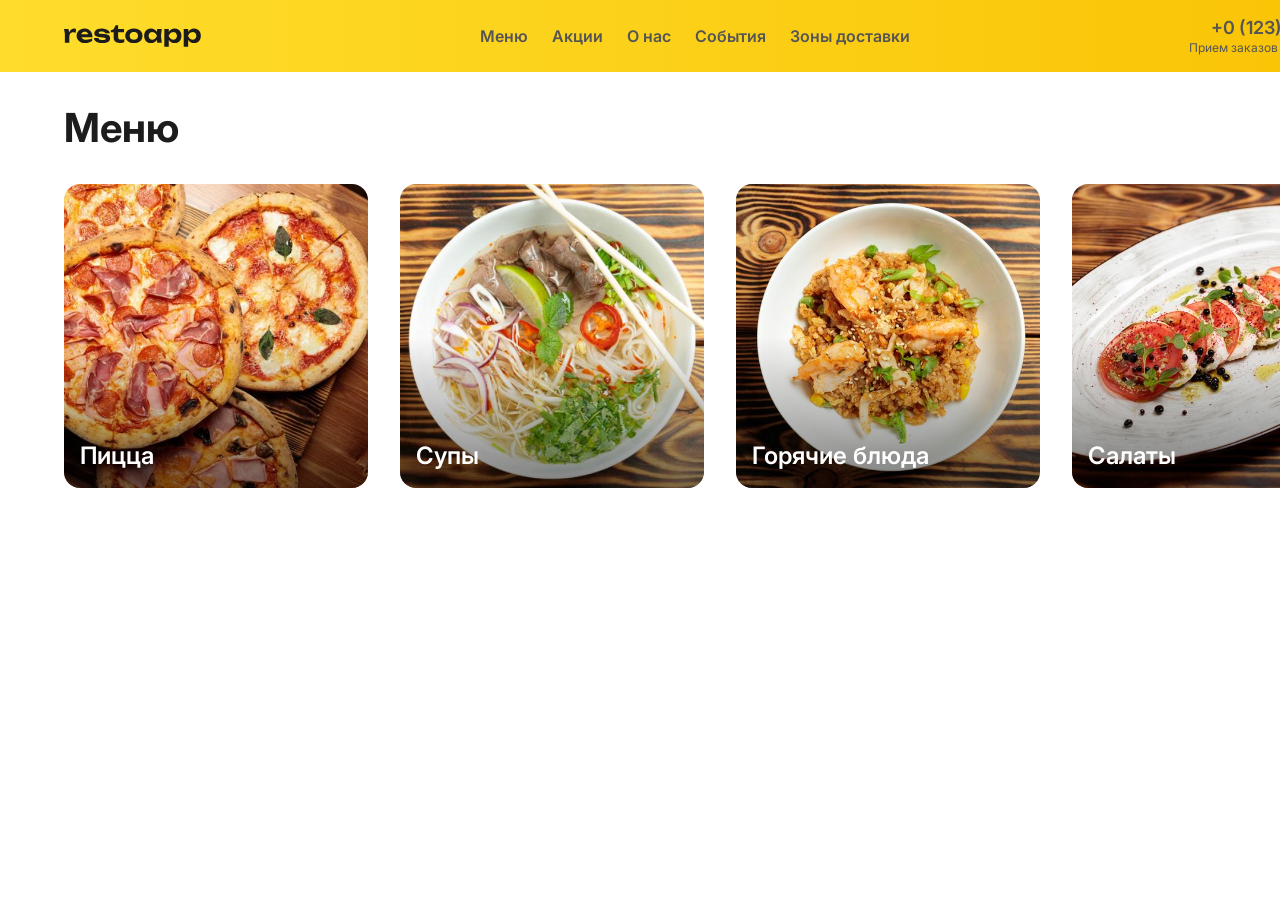
==== preax/RestoApp_1/index.html @ 9944974a "fix: add RestoApp files instead of submodule link" ====
<!doctype html>
<html lang="ru">
  <head>
    <meta charset="UTF-8" />
    <meta name="viewport" content="width=device-width, initial-scale=1.0" />
    <link rel="preconnect" href="https://fonts.googleapis.com" />
    <link rel="preconnect" href="https://fonts.gstatic.com" crossorigin />
    <link
      href="https://fonts.googleapis.com/css2?family=Inter:opsz,wght@14..32,100..900&display=swap"
      rel="stylesheet"
    />
    <link rel="stylesheet" href="./style.css" />
    <title>Resto App</title>
  </head>
  <body>
    <header class="header">
      <div class="header__container">
        <a href="#">
          <img class="header__logo" src="./images/logo.svg" alt="restoApp" />
        </a>

        <nav>
          <ul class="header__list">
            <li><a href="#">Меню</a></li>
            <li><a href="#">Акции</a></li>
            <li><a href="#">О нас</a></li>
            <li><a href="#">События</a></li>
            <li><a href="#">Зоны доставки</a></li>
          </ul>
        </nav>

        <div class="header__phone-block">
          <a class="header__phone" href="tel:+01234567890"
            >+0 (123) 456 78-90
          </a>
          <p class="header__phone-caption">Прием заказов с 10:00 до 22:40</p>
        </div>
      </div>
    </header>

    <main>
      <section class="menu">
        <h1 class="menu__title">Меню</h1>
        <ul class="menu__list">
          <li>
            <a class="menu__card menu__card--pizza" href="#">
              <p class="menu__card-title">Пицца</p>
            </a>
          </li>
          <li>
            <a class="menu__card menu__card--soups" href="#">
              <p class="menu__card-title">Супы</p>
            </a>
          </li>
          <li>
            <a class="menu__card menu__card--hot-dishes" href="#">
              <p class="menu__card-title">Горячие блюда</p>
            </a>
          </li>
          <li>
            <a class="menu__card menu__card--salads" href="#">
              <p class="menu__card-title">Салаты</p>
            </a>
          </li>
        </ul>
      </section>
    </main>
  </body>
</html>
---- preax/RestoApp_1/style.css ----
* {
  box-sizing: border-box;
}

body {
  min-width: 1440px;
  font-family: "Inter", sans-serif;
  font-optical-sizing: auto;
  font-weight: 600;
  line-height: 24px;

  padding: 0;
  margin: 0;
}

h1,
h2,
h3,
h4,
h5,
h6,
p,
a {
  padding: 0;
  margin: 0;
}

ul {
  list-style-type: none;
  padding: 0;
  margin: 0;
}

a {
  color: inherit;
  text-decoration: none;
}

/* HEADER */
.header {
  color: #555555;
  background: linear-gradient(to right, #fedd2c, #f9c201);
}

.header__container {
  display: flex;
  justify-content: space-between;
  align-items: center;
  max-width: 1440px;
  margin: 0 auto;
  padding: 16px 64px;
}

.header__logo {
  display: block;
  width: 137px;
  height: 22px;
}

.header__list {
  display: flex;
  gap: 24px;
}

.header__phone-block {
  display: flex;
  flex-direction: column;
  align-items: flex-end;
}

.header__phone {
  font-size: 1.125rem;
}

.header__phone-caption {
  font-size: 0.75rem;
  font-weight: 400;
  line-height: 16px;
}

/* MENU */
.menu {
  max-width: 1440px;
  margin: 0 auto;
  padding: 32px 64px;
}

.menu__title {
  font-size: 2.5rem;
  line-height: 48px;

  color: #1c1c1c;
  margin-bottom: 32px;
}

.menu__list {
  display: flex;
  gap: 32px;
}

.menu__card {
  display: flex;
  align-items: end;

  position: relative;
  width: 304px;
  height: 304px;
  border-radius: 16px;
  background-size: cover;
  background-position: center;
  overflow: hidden;
}

.menu__card::before {
  content: "";
  position: absolute;
  inset: 0;
  background: linear-gradient(to top, rgba(0, 0, 0, 0.5), transparent 50%);
}

.menu__card--pizza {
  background-image: url("./images/menu-pizza.png");
}

.menu__card--soups {
  background-image: url("./images/menu-soups.png");
}

.menu__card--hot-dishes {
  background-image: url("./images/menu-hot-dishes.png");
}

.menu__card--salads {
  background-image: url("./images/menu-salads.png");
}

.menu__card-title {
  position: relative;
  font-size: 1.5rem;
  color: #ffffff;
  line-height: 32px;
  padding: 16px;
}
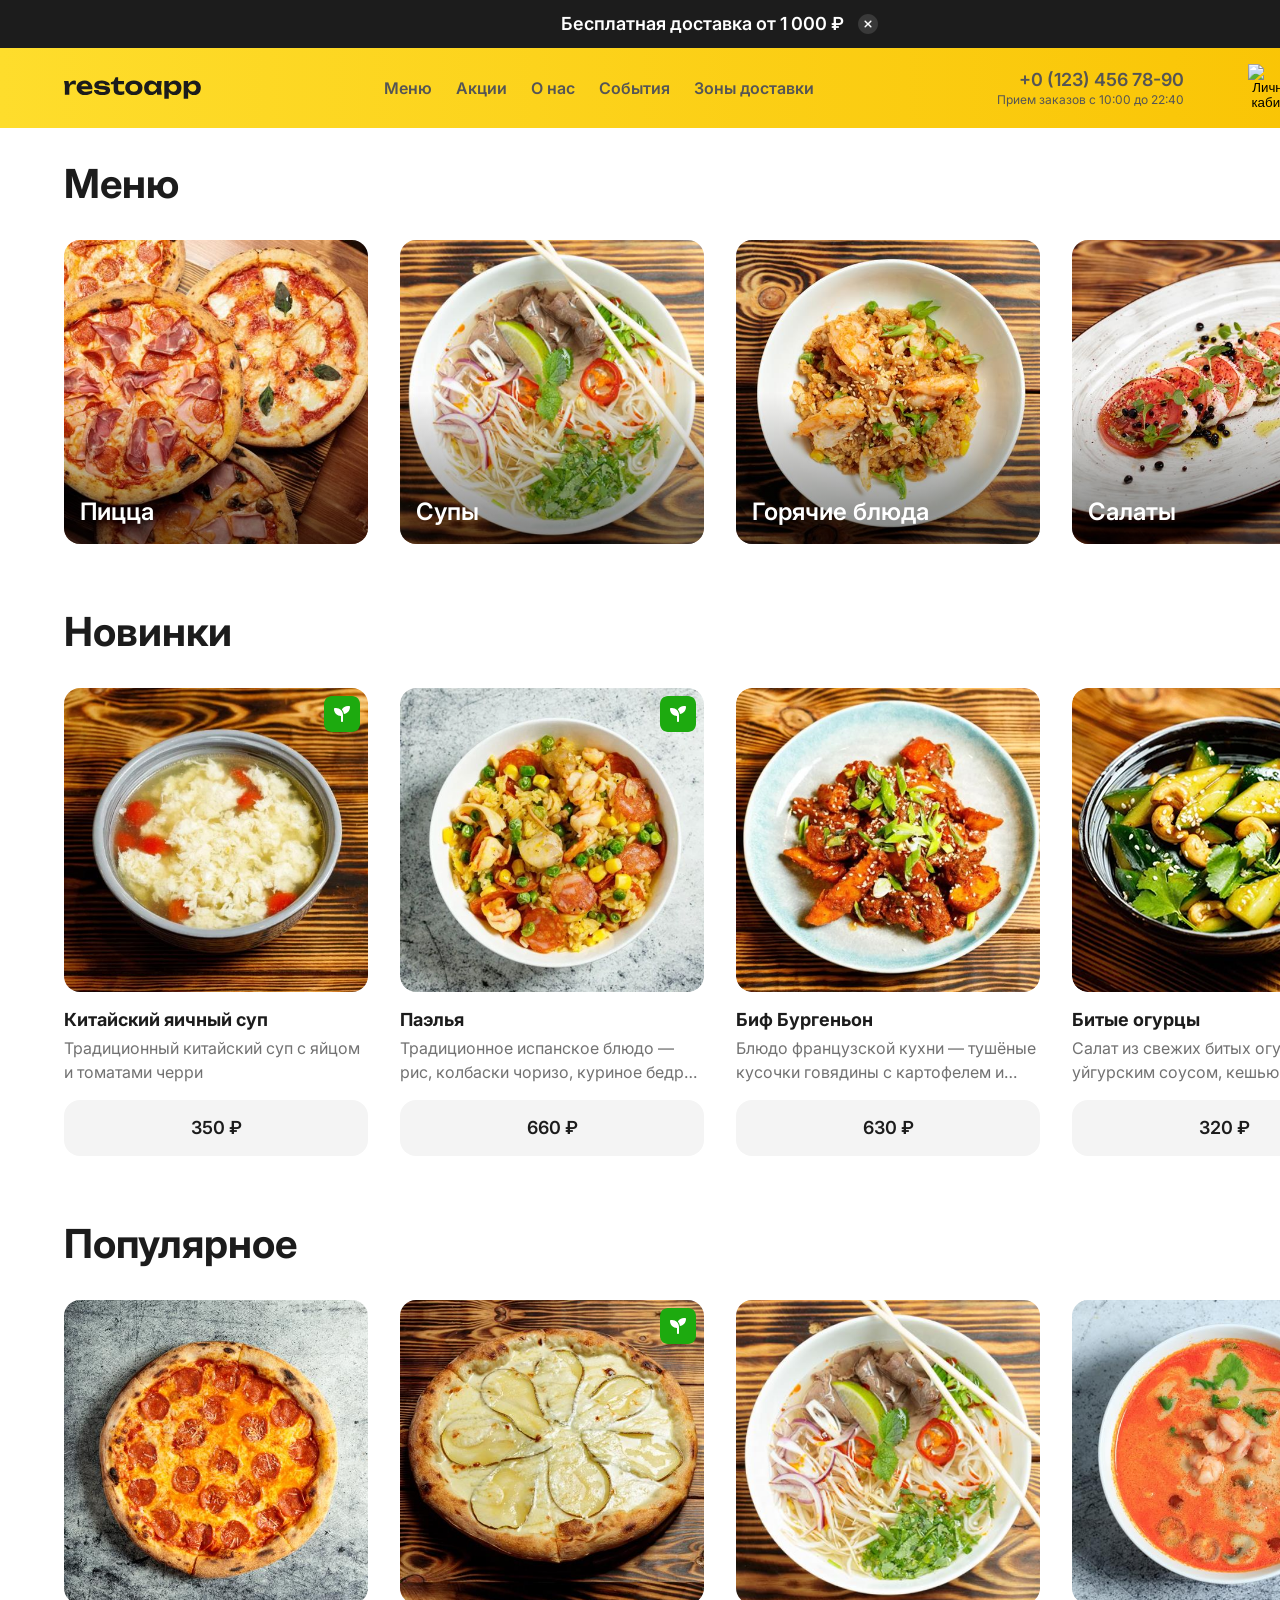
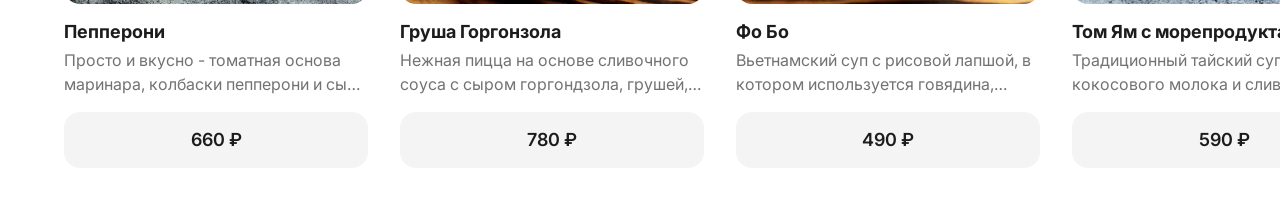
==== commit 3d584a4d: "feat: update RestoApp to sprint 1 task 2 (promo, product cards)" ====
--- a/preax/RestoApp_1/index.html
+++ b/preax/RestoApp_1/index.html
@@ -6,7 +6,7 @@
     <link rel="preconnect" href="https://fonts.googleapis.com" />
     <link rel="preconnect" href="https://fonts.gstatic.com" crossorigin />
     <link
-      href="https://fonts.googleapis.com/css2?family=Inter:opsz,wght@14..32,100..900&display=swap"
+      href="https://fonts.googleapis.com/css2?family=Inter:wght@400;600&display=swap"
       rel="stylesheet"
     />
     <link rel="stylesheet" href="./style.css" />
@@ -14,34 +14,66 @@
   </head>
   <body>
     <header class="header">
-      <div class="header__container">
-        <a href="#">
-          <img class="header__logo" src="./images/logo.svg" alt="restoApp" />
-        </a>
-
-        <nav>
-          <ul class="header__list">
-            <li><a href="#">Меню</a></li>
-            <li><a href="#">Акции</a></li>
-            <li><a href="#">О нас</a></li>
-            <li><a href="#">События</a></li>
-            <li><a href="#">Зоны доставки</a></li>
-          </ul>
-        </nav>
-
-        <div class="header__phone-block">
-          <a class="header__phone" href="tel:+01234567890"
-            >+0 (123) 456 78-90
+      <div class="header__promo">
+        <p class="header__promo-text">Бесплатная доставка от 1 000 ₽</p>
+        <button type="button" class="header__promo-close">
+          <img
+            class="header__promo-icon"
+            src="./images/icons/x-mark.svg"
+            alt="Закрыть промо-предложение"
+          />
+        </button>
+      </div>
+      <div class="header__main">
+        <div class="header__container">
+          <a href="#">
+            <img class="header__logo" src="./images/logo.svg" alt="restoApp" />
           </a>
-          <p class="header__phone-caption">Прием заказов с 10:00 до 22:40</p>
+
+          <nav>
+            <ul class="header__list">
+              <li><a href="#">Меню</a></li>
+              <li><a href="#">Акции</a></li>
+              <li><a href="#">О нас</a></li>
+              <li><a href="#">События</a></li>
+              <li><a href="#">Зоны доставки</a></li>
+            </ul>
+          </nav>
+
+          <div class="header__actions">
+            <div class="header__phone-block">
+              <a class="header__phone" href="tel:+01234567890"
+                >+0 (123) 456 78-90
+              </a>
+              <p class="header__phone-caption">
+                Прием заказов с 10:00 до 22:40
+              </p>
+            </div>
+            <div class="header__buttons">
+              <button type="button" class="header__btn">
+                <img
+                  class="header__btn-icon"
+                  src="./images/icons/profile.svg"
+                  alt="Личный кабинет"
+                />
+              </button>
+              <button type="button" class="header__btn">
+                <img
+                  class="header__btn-icon"
+                  src="./images/icons/basket.svg"
+                  alt="Корзина"
+                />
+              </button>
+            </div>
+          </div>
         </div>
       </div>
     </header>
 
     <main>
-      <section class="menu">
-        <h1 class="menu__title">Меню</h1>
-        <ul class="menu__list">
+      <section class="section menu">
+        <h1 class="section__title">Меню</h1>
+        <ul class="section__list">
           <li>
             <a class="menu__card menu__card--pizza" href="#">
               <p class="menu__card-title">Пицца</p>
@@ -61,6 +93,197 @@
             <a class="menu__card menu__card--salads" href="#">
               <p class="menu__card-title">Салаты</p>
             </a>
+          </li>
+        </ul>
+      </section>
+
+      <section class="section new-dishes">
+        <h2 class="section__title">Новинки</h2>
+        <ul class="section__list">
+          <li class="product-card">
+            <a class="product-card__link" href="#">
+              <img
+                class="product-card__img"
+                src="./images/new-dishes/chinese-egg-soup.png"
+                alt=""
+              />
+              <div class="product-card__badges">
+                <img
+                  class="product-card__badge"
+                  src="./images/badges/vegetarian.svg"
+                  alt="Вегетарианское блюдо"
+                />
+              </div>
+              <div class="product-card__info">
+                <h3 class="product-card__title">Китайский яичный суп</h3>
+                <p class="product-card__desc">
+                  Традиционный китайский суп с яйцом и томатами черри
+                </p>
+              </div>
+            </a>
+            <button type="button" class="product-card__btn">350 ₽</button>
+          </li>
+          <li class="product-card">
+            <a class="product-card__link" href="#">
+              <img
+                class="product-card__img"
+                src="./images/new-dishes/paella.png"
+                alt=""
+              />
+              <div class="product-card__badges">
+                <img
+                  class="product-card__badge"
+                  src="./images/badges/vegetarian.svg"
+                  alt="Вегетарианское блюдо"
+                />
+              </div>
+              <div class="product-card__info">
+                <h3 class="product-card__title">Паэлья</h3>
+                <p class="product-card__desc">
+                  Традиционное испанское блюдо — рис, колбаски чоризо, куриное
+                  бедро, кальмар, кукуруза, горошек, специи
+                </p>
+              </div>
+            </a>
+            <button type="button" class="product-card__btn">660 ₽</button>
+          </li>
+          <li class="product-card">
+            <a class="product-card__link" href="#">
+              <img
+                class="product-card__img"
+                src="./images/new-dishes/beef-bourguignon.png"
+                alt=""
+              />
+              <div class="product-card__info">
+                <h3 class="product-card__title">Биф Бургеньон</h3>
+                <p class="product-card__desc">
+                  Блюдо французской кухни — тушёные кусочки говядины с
+                  картофелем и болгарским перцем
+                </p>
+              </div>
+            </a>
+            <button type="button" class="product-card__btn">630 ₽</button>
+          </li>
+          <li class="product-card">
+            <a class="product-card__link" href="#">
+              <img
+                class="product-card__img"
+                src="./images/new-dishes/smashed-cucumbers.png"
+                alt=""
+              />
+              <div class="product-card__badges">
+                <img
+                  class="product-card__badge"
+                  src="./images/badges/vegetarian.svg"
+                  alt="Вегетарианское блюдо"
+                />
+              </div>
+              <div class="product-card__info">
+                <h3 class="product-card__title">Битые огурцы</h3>
+                <p class="product-card__desc">
+                  Салат из свежих битых огурцов с уйгурским соусом, кешью и
+                  кунжутом
+                </p>
+              </div>
+            </a>
+            <button type="button" class="product-card__btn">320 ₽</button>
+          </li>
+        </ul>
+      </section>
+
+      <section class="section popular-dishes">
+        <h2 class="section__title">Популярное</h2>
+        <ul class="section__list">
+          <li class="product-card">
+            <a class="product-card__link" href="#">
+              <img
+                class="product-card__img"
+                src="./images/popular-dishes/pepperoni.png"
+                alt=""
+              />
+              <div class="product-card__info">
+                <h3 class="product-card__title">Пепперони</h3>
+                <p class="product-card__desc">
+                  Просто и вкусно - томатная основа маринара, колбаски пепперони
+                  и сыр моцарелла
+                </p>
+              </div>
+            </a>
+            <button type="button" class="product-card__btn">660 ₽</button>
+          </li>
+          <li class="product-card">
+            <a class="product-card__link" href="#">
+              <img
+                class="product-card__img"
+                src="./images/popular-dishes/pear-gorgonzola.png"
+                alt=""
+              />
+              <div class="product-card__badges">
+                <img
+                  class="product-card__badge"
+                  src="./images/badges/vegetarian.svg"
+                  alt="Вегетарианское блюдо"
+                />
+              </div>
+              <div class="product-card__info">
+                <h3 class="product-card__title">Груша Горгонзола</h3>
+                <p class="product-card__desc">
+                  Нежная пицца на основе сливочного соуса с сыром горгондзола,
+                  грушей, медом и кедровыми орехами
+                </p>
+              </div>
+            </a>
+            <button type="button" class="product-card__btn">780 ₽</button>
+          </li>
+          <li class="product-card">
+            <a class="product-card__link" href="#">
+              <img
+                class="product-card__img"
+                src="./images/popular-dishes/pho-bo.png"
+                alt=""
+              />
+              <div class="product-card__info">
+                <h3 class="product-card__title">Фо Бо</h3>
+                <p class="product-card__desc">
+                  Вьетнамский суп с рисовой лапшой, в котором используется
+                  говядина, свежая зелень и ростки сои. Подают с добавками,
+                  такими как мята, долька лайма, острый соус шрирача, азиатский
+                  уксус и лаоганма
+                </p>
+              </div>
+            </a>
+            <button type="button" class="product-card__btn">490 ₽</button>
+          </li>
+          <li class="product-card">
+            <a class="product-card__link" href="#">
+              <img
+                class="product-card__img"
+                src="./images/popular-dishes/tom-yum-w-seafood.png"
+                alt=""
+              />
+              <div class="product-card__badges">
+                <img
+                  class="product-card__badge"
+                  src="./images/badges/spicy.svg"
+                  alt="Острое блюдо"
+                />
+                <img
+                  class="product-card__badge"
+                  src="./images/badges/seafood.svg"
+                  alt="С морепродуктами"
+                />
+              </div>
+              <div class="product-card__info">
+                <h3 class="product-card__title">Том Ям с морепродуктами</h3>
+                <p class="product-card__desc">
+                  Традиционный тайский суп, на основе кокосового молока и
+                  сливок, с добавлением креветок, кальмаров, грибов шиитаке и
+                  шампиньонов, помидоров черри и свежей зелени. Подается с
+                  паровым тайским рисом
+                </p>
+              </div>
+            </a>
+            <button type="button" class="product-card__btn">590 ₽</button>
           </li>
         </ul>
       </section>
--- a/preax/RestoApp_1/style.css
+++ b/preax/RestoApp_1/style.css
@@ -1,143 +1,6 @@
-* {
-  box-sizing: border-box;
-}
+@import "./styles/base.css";
+@import "./styles/section.css";
 
-body {
-  min-width: 1440px;
-  font-family: "Inter", sans-serif;
-  font-optical-sizing: auto;
-  font-weight: 600;
-  line-height: 24px;
-
-  padding: 0;
-  margin: 0;
-}
-
-h1,
-h2,
-h3,
-h4,
-h5,
-h6,
-p,
-a {
-  padding: 0;
-  margin: 0;
-}
-
-ul {
-  list-style-type: none;
-  padding: 0;
-  margin: 0;
-}
-
-a {
-  color: inherit;
-  text-decoration: none;
-}
-
-/* HEADER */
-.header {
-  color: #555555;
-  background: linear-gradient(to right, #fedd2c, #f9c201);
-}
-
-.header__container {
-  display: flex;
-  justify-content: space-between;
-  align-items: center;
-  max-width: 1440px;
-  margin: 0 auto;
-  padding: 16px 64px;
-}
-
-.header__logo {
-  display: block;
-  width: 137px;
-  height: 22px;
-}
-
-.header__list {
-  display: flex;
-  gap: 24px;
-}
-
-.header__phone-block {
-  display: flex;
-  flex-direction: column;
-  align-items: flex-end;
-}
-
-.header__phone {
-  font-size: 1.125rem;
-}
-
-.header__phone-caption {
-  font-size: 0.75rem;
-  font-weight: 400;
-  line-height: 16px;
-}
-
-/* MENU */
-.menu {
-  max-width: 1440px;
-  margin: 0 auto;
-  padding: 32px 64px;
-}
-
-.menu__title {
-  font-size: 2.5rem;
-  line-height: 48px;
-
-  color: #1c1c1c;
-  margin-bottom: 32px;
-}
-
-.menu__list {
-  display: flex;
-  gap: 32px;
-}
-
-.menu__card {
-  display: flex;
-  align-items: end;
-
-  position: relative;
-  width: 304px;
-  height: 304px;
-  border-radius: 16px;
-  background-size: cover;
-  background-position: center;
-  overflow: hidden;
-}
-
-.menu__card::before {
-  content: "";
-  position: absolute;
-  inset: 0;
-  background: linear-gradient(to top, rgba(0, 0, 0, 0.5), transparent 50%);
-}
-
-.menu__card--pizza {
-  background-image: url("./images/menu-pizza.png");
-}
-
-.menu__card--soups {
-  background-image: url("./images/menu-soups.png");
-}
-
-.menu__card--hot-dishes {
-  background-image: url("./images/menu-hot-dishes.png");
-}
-
-.menu__card--salads {
-  background-image: url("./images/menu-salads.png");
-}
-
-.menu__card-title {
-  position: relative;
-  font-size: 1.5rem;
-  color: #ffffff;
-  line-height: 32px;
-  padding: 16px;
-}
+@import "./styles/header.css";
+@import "./styles/menu.css";
+@import "./styles/product-card.css";
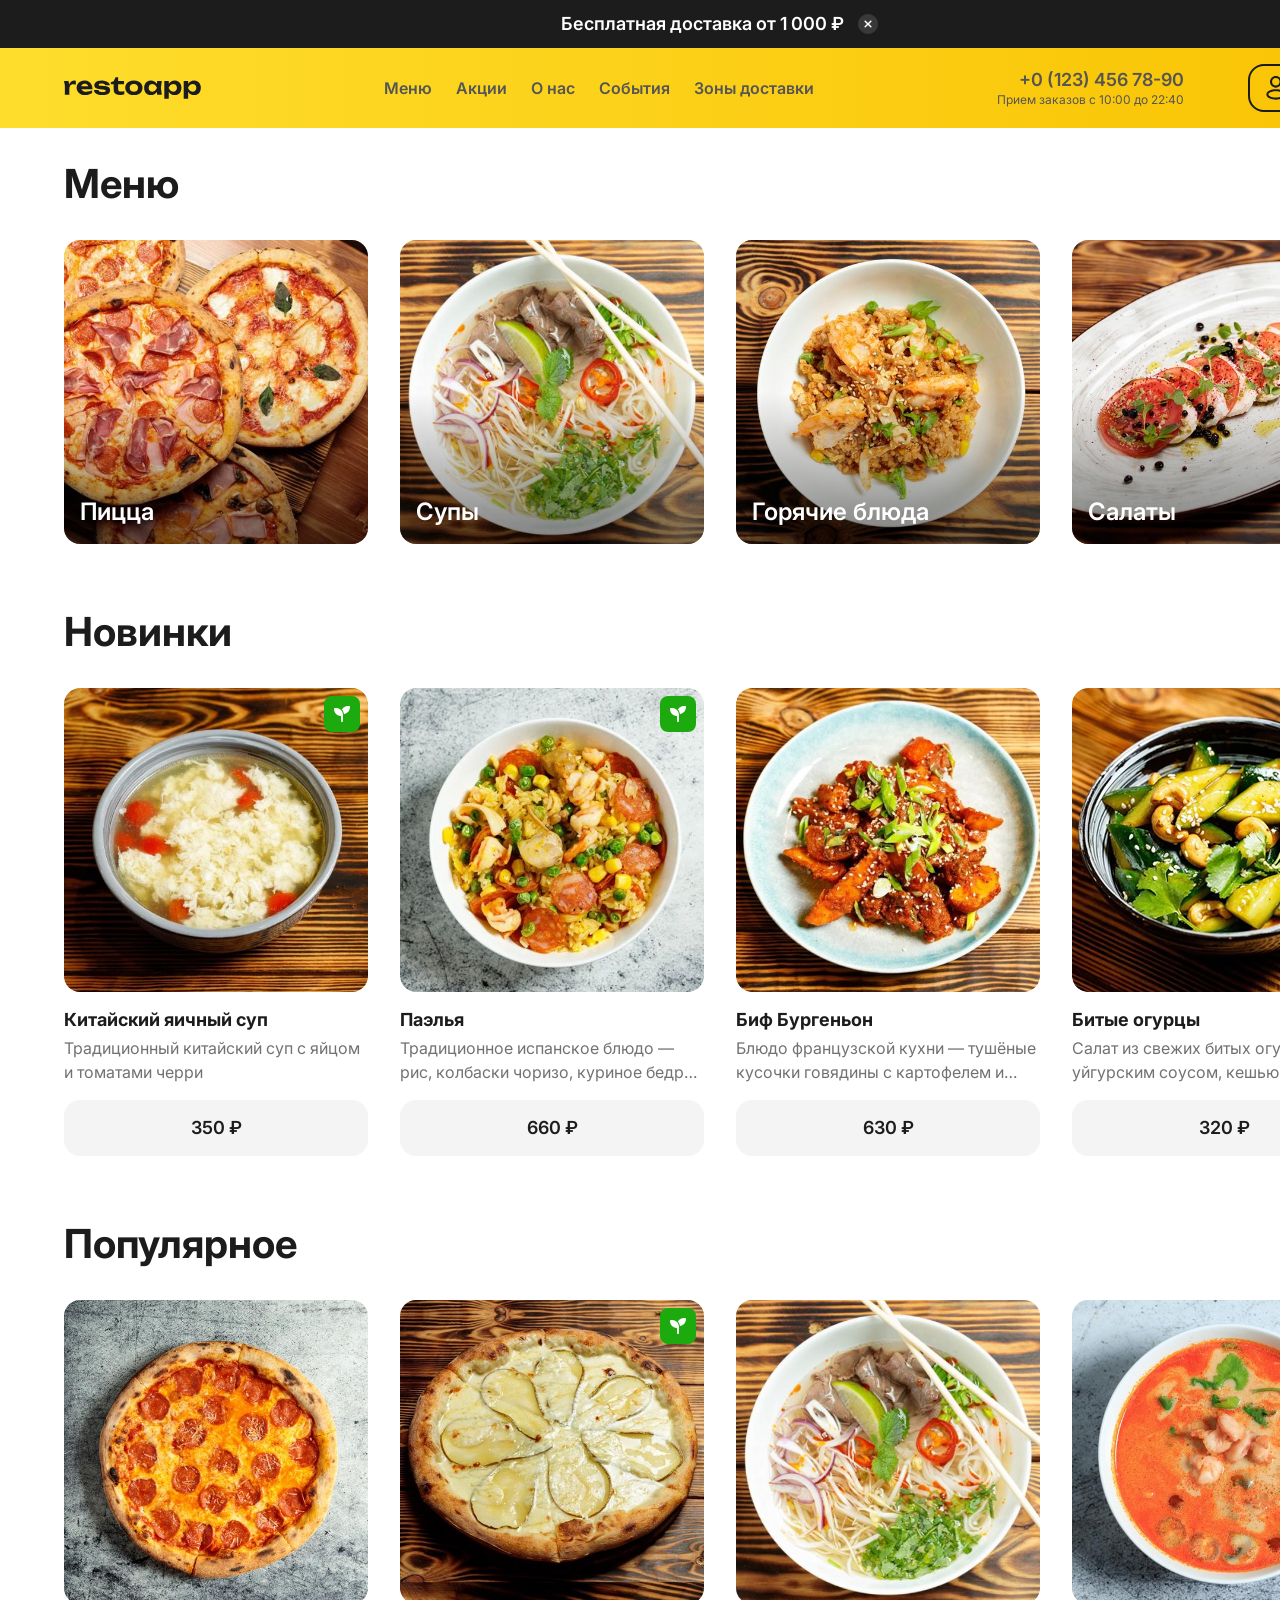
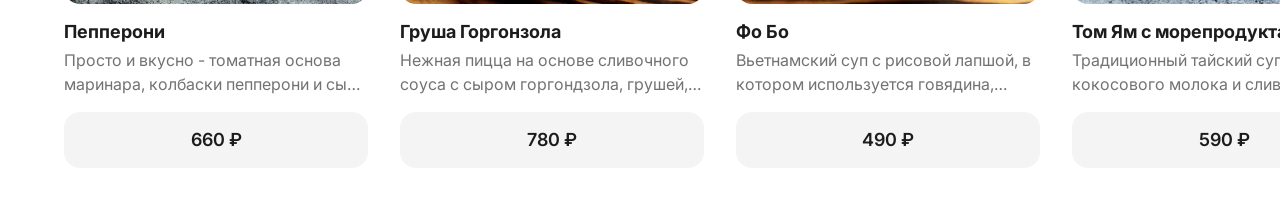
==== commit da91f84f: "refactor: css variables, badges and header buttons via css" ====
--- a/preax/RestoApp_1/index.html
+++ b/preax/RestoApp_1/index.html
@@ -50,14 +50,14 @@
               </p>
             </div>
             <div class="header__buttons">
-              <button type="button" class="header__btn">
+              <button type="button" class="header__btn header__btn--profile">
                 <img
                   class="header__btn-icon"
                   src="./images/icons/profile.svg"
                   alt="Личный кабинет"
                 />
               </button>
-              <button type="button" class="header__btn">
+              <button type="button" class="header__btn header__btn--cart">
                 <img
                   class="header__btn-icon"
                   src="./images/icons/basket.svg"
@@ -108,11 +108,15 @@
                 alt=""
               />
               <div class="product-card__badges">
-                <img
-                  class="product-card__badge"
-                  src="./images/badges/vegetarian.svg"
-                  alt="Вегетарианское блюдо"
-                />
+                <span
+                  class="product-card__badge product-card__badge--vegetarian"
+                >
+                  <img
+                    class="product-card__badge-icon"
+                    src="./images/badges/vegetarian.svg"
+                    alt="Вегетарианское блюдо"
+                  />
+                </span>
               </div>
               <div class="product-card__info">
                 <h3 class="product-card__title">Китайский яичный суп</h3>
@@ -131,11 +135,15 @@
                 alt=""
               />
               <div class="product-card__badges">
-                <img
-                  class="product-card__badge"
-                  src="./images/badges/vegetarian.svg"
-                  alt="Вегетарианское блюдо"
-                />
+                <span
+                  class="product-card__badge product-card__badge--vegetarian"
+                >
+                  <img
+                    class="product-card__badge-icon"
+                    src="./images/badges/vegetarian.svg"
+                    alt="Вегетарианское блюдо"
+                  />
+                </span>
               </div>
               <div class="product-card__info">
                 <h3 class="product-card__title">Паэлья</h3>
@@ -172,11 +180,15 @@
                 alt=""
               />
               <div class="product-card__badges">
-                <img
-                  class="product-card__badge"
-                  src="./images/badges/vegetarian.svg"
-                  alt="Вегетарианское блюдо"
-                />
+                <span
+                  class="product-card__badge product-card__badge--vegetarian"
+                >
+                  <img
+                    class="product-card__badge-icon"
+                    src="./images/badges/vegetarian.svg"
+                    alt="Вегетарианское блюдо"
+                  />
+                </span>
               </div>
               <div class="product-card__info">
                 <h3 class="product-card__title">Битые огурцы</h3>
@@ -219,11 +231,15 @@
                 alt=""
               />
               <div class="product-card__badges">
-                <img
-                  class="product-card__badge"
-                  src="./images/badges/vegetarian.svg"
-                  alt="Вегетарианское блюдо"
-                />
+                <span
+                  class="product-card__badge product-card__badge--vegetarian"
+                >
+                  <img
+                    class="product-card__badge-icon"
+                    src="./images/badges/vegetarian.svg"
+                    alt="Вегетарианское блюдо"
+                  />
+                </span>
               </div>
               <div class="product-card__info">
                 <h3 class="product-card__title">Груша Горгонзола</h3>
@@ -262,16 +278,20 @@
                 alt=""
               />
               <div class="product-card__badges">
-                <img
-                  class="product-card__badge"
-                  src="./images/badges/spicy.svg"
-                  alt="Острое блюдо"
-                />
-                <img
-                  class="product-card__badge"
-                  src="./images/badges/seafood.svg"
-                  alt="С морепродуктами"
-                />
+                <span class="product-card__badge product-card__badge--spicy">
+                  <img
+                    class="product-card__badge-icon"
+                    src="./images/badges/spicy.svg"
+                    alt="Острое блюдо"
+                  />
+                </span>
+                <span class="product-card__badge product-card__badge--seafood">
+                  <img
+                    class="product-card__badge-icon"
+                    src="./images/badges/seafood.svg"
+                    alt="С морепродуктами"
+                  />
+                </span>
               </div>
               <div class="product-card__info">
                 <h3 class="product-card__title">Том Ям с морепродуктами</h3>
--- a/preax/RestoApp_1/style.css
+++ b/preax/RestoApp_1/style.css
@@ -1,3 +1,4 @@
+@import "./styles/variables.css";
 @import "./styles/base.css";
 @import "./styles/section.css";
 
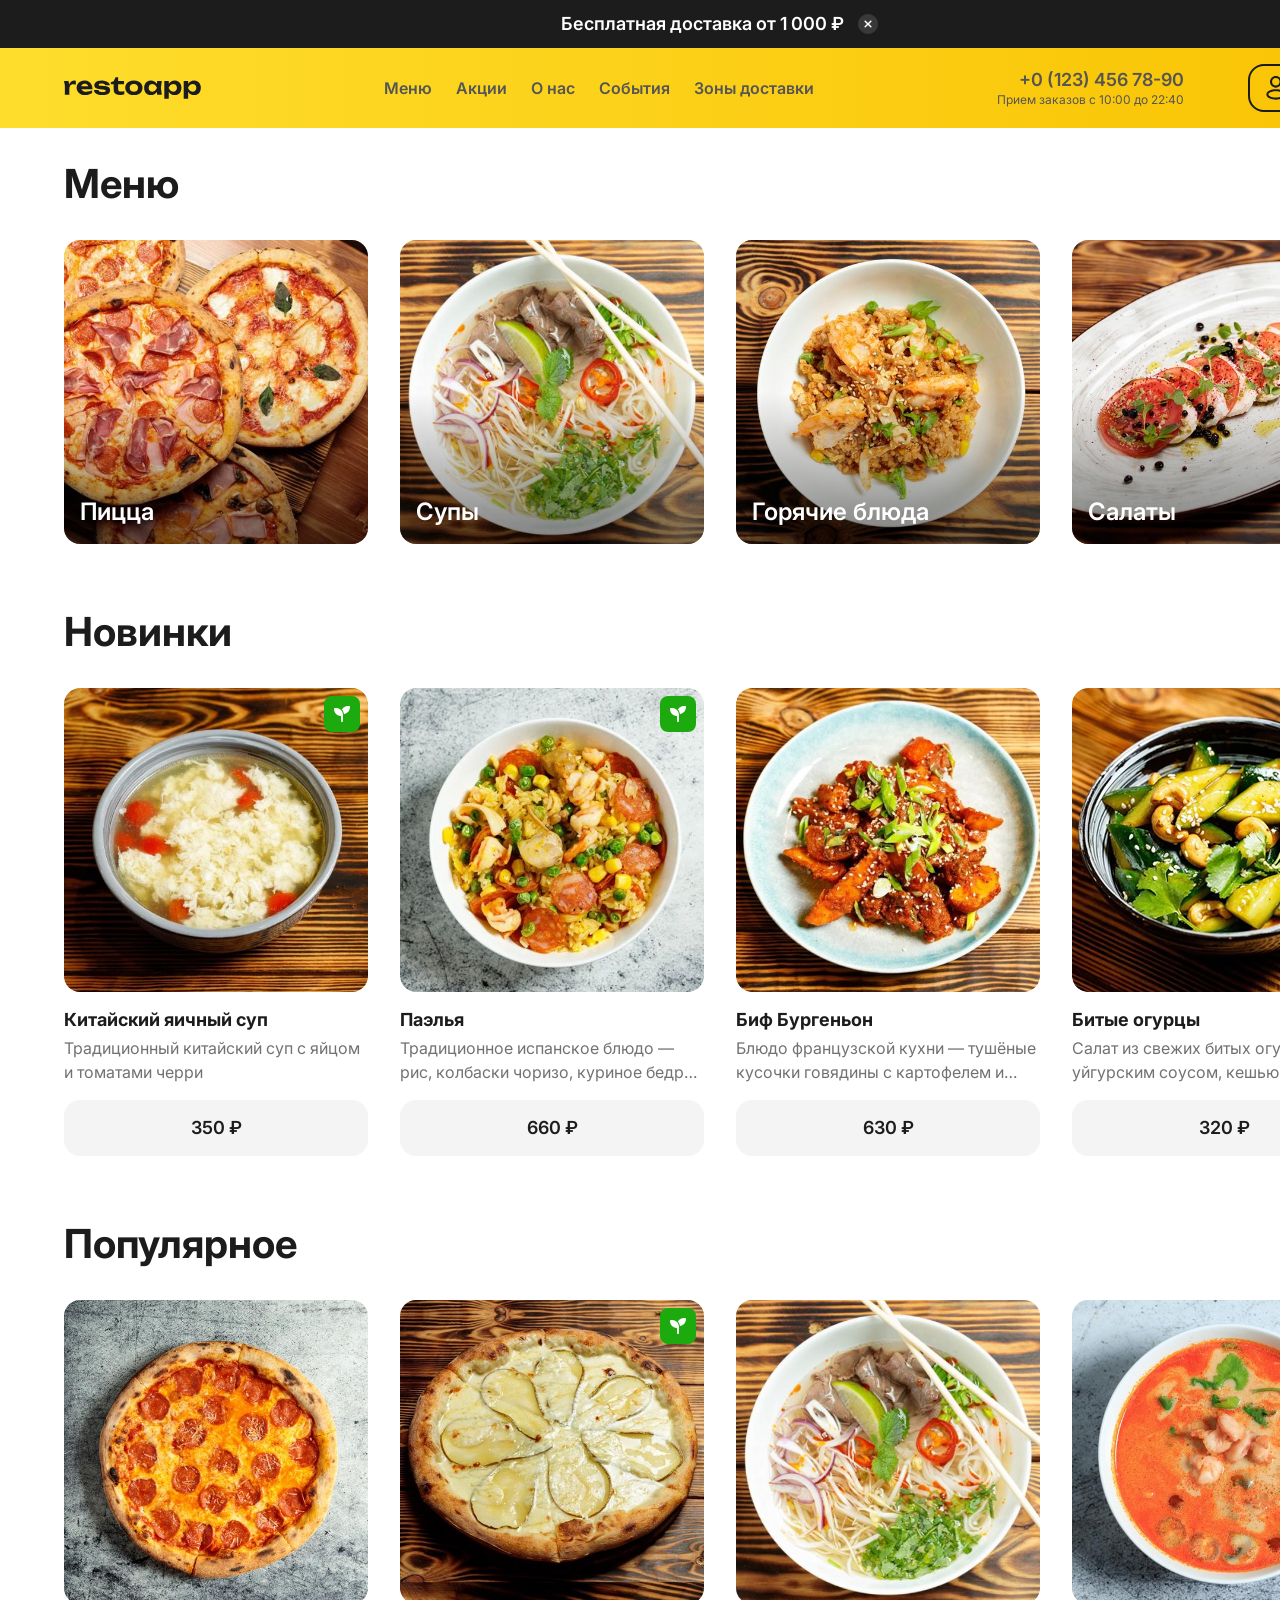
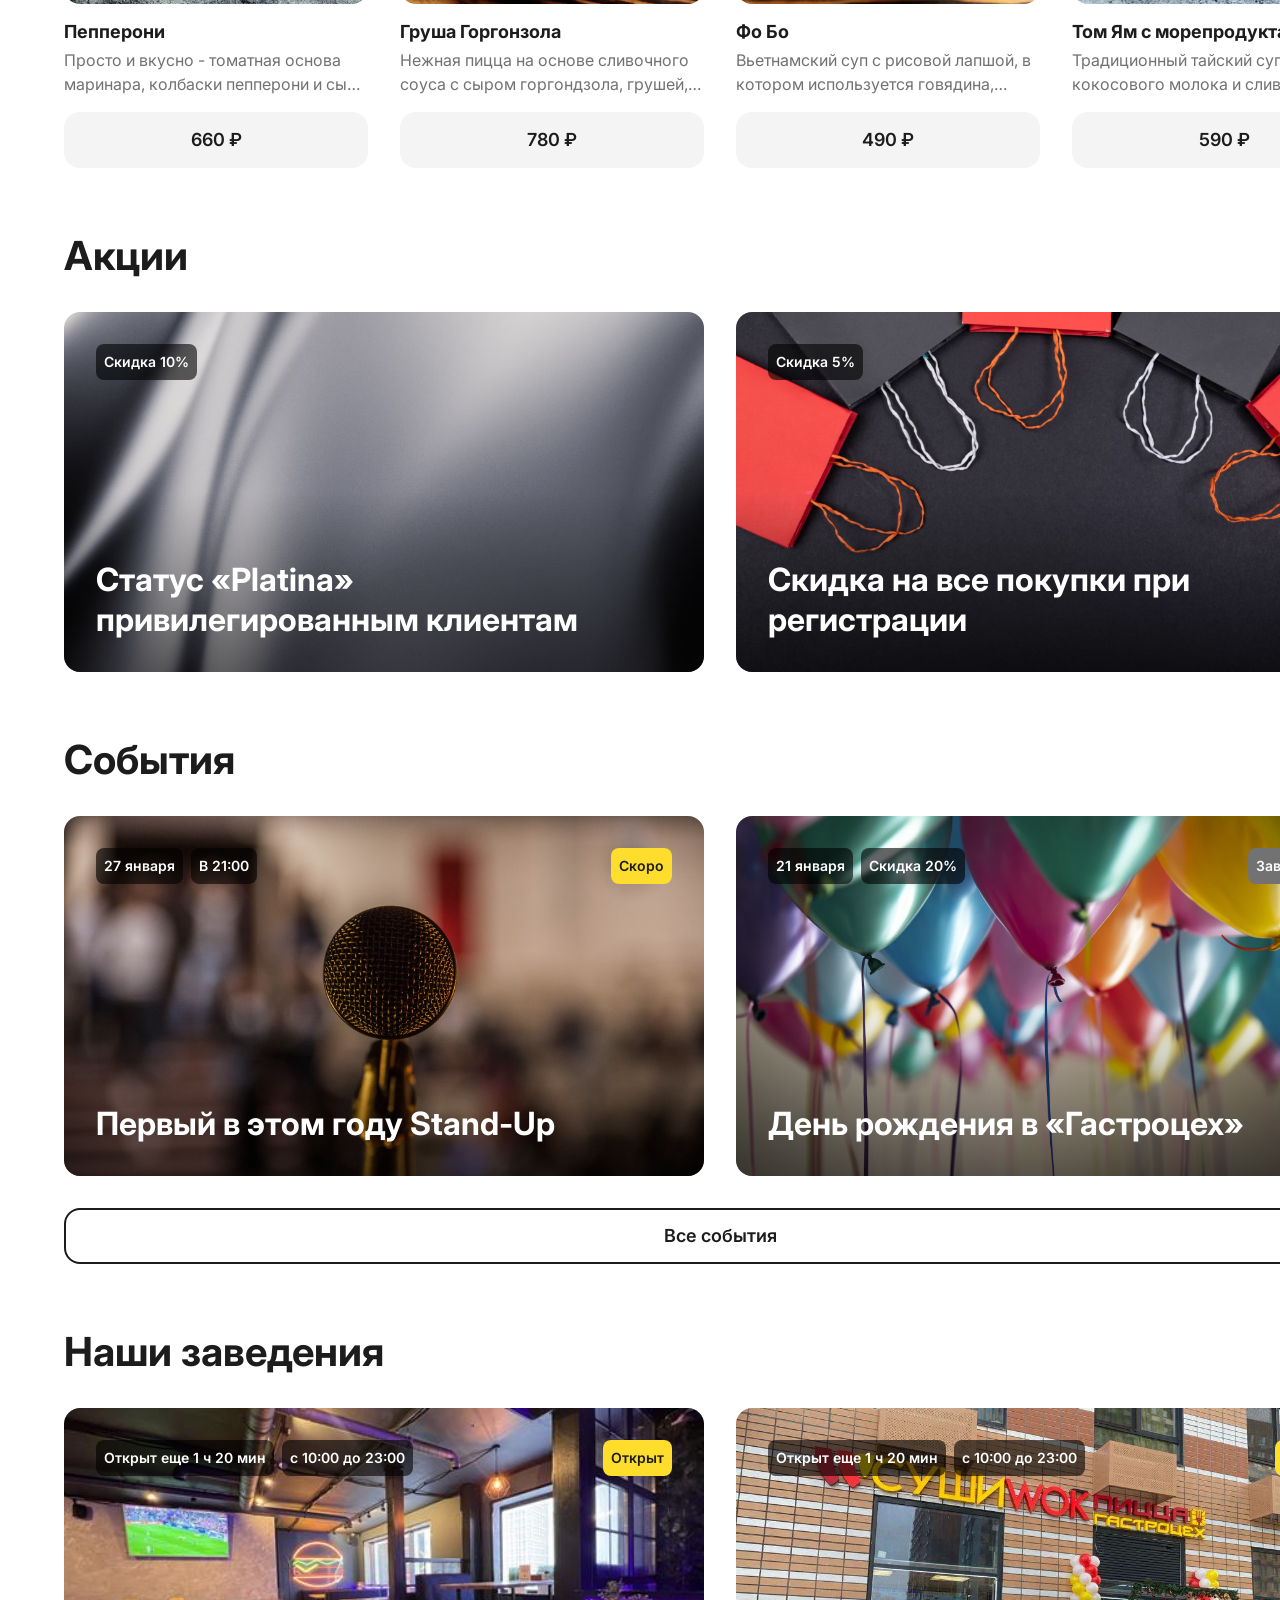
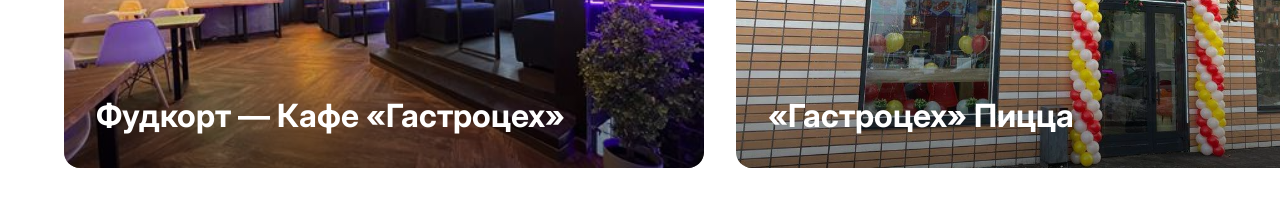
==== commit 01c67058: "feat: update RestoApp to sprint 1 task 3 (promos, events, places)" ====
--- a/preax/RestoApp_1/index.html
+++ b/preax/RestoApp_1/index.html
@@ -307,6 +307,126 @@
           </li>
         </ul>
       </section>
+
+      <section class="section promos">
+        <h2 class="section__title">Акции</h2>
+        <ul class="section__list">
+          <li>
+            <a href="#" class="content-card content-card--platina-status">
+              <h3 class="content-card__title">
+                Статус «Platina» привилегированным клиентам
+              </h3>
+              <div class="content-card__top">
+                <div class="content-card__tags">
+                  <span class="content-card__tag">Скидка 10%</span>
+                </div>
+              </div>
+            </a>
+          </li>
+          <li>
+            <a
+              href="#"
+              class="content-card content-card--registration-discount"
+            >
+              <h3 class="content-card__title">
+                Скидка на все покупки при регистрации
+              </h3>
+              <div class="content-card__top">
+                <div class="content-card__tags">
+                  <span class="content-card__tag">Скидка 5%</span>
+                </div>
+              </div>
+            </a>
+          </li>
+        </ul>
+      </section>
+
+      <section class="section events">
+        <h2 class="section__title">События</h2>
+        <ul class="section__list">
+          <li>
+            <a href="#" class="content-card content-card--stand-up">
+              <h3 class="content-card__title">Первый в этом году Stand-Up</h3>
+              <div class="content-card__top">
+                <div class="content-card__tags">
+                  <time class="content-card__tag" datetime="--01-27">
+                    27 января
+                  </time>
+                  <time class="content-card__tag" datetime="21:00">
+                    В 21:00
+                  </time>
+                </div>
+                <span class="content-card__status content-card__status--soon">
+                  Скоро
+                </span>
+              </div>
+            </a>
+          </li>
+          <li>
+            <a href="#" class="content-card content-card--birthday">
+              <h3 class="content-card__title">День рождения в «Гастроцех»</h3>
+              <div class="content-card__top">
+                <div class="content-card__tags">
+                  <time class="content-card__tag" datetime="--01-21"
+                    >21 января</time
+                  >
+                  <span class="content-card__tag">Скидка 20%</span>
+                </div>
+                <span class="content-card__status content-card__status--done">
+                  Завершено
+                </span>
+              </div>
+            </a>
+          </li>
+        </ul>
+        <button type="button" class="events__show-all">Все события</button>
+      </section>
+
+      <section class="section places">
+        <h2 class="section__title">Наши заведения</h2>
+        <ul class="section__list">
+          <li>
+            <a href="#" class="content-card content-card--food-court">
+              <h3 class="content-card__title">Фудкорт — Кафе «Гастроцех»</h3>
+              <div class="content-card__top">
+                <div class="content-card__tags">
+                  <span class="content-card__tag">
+                    Открыт еще
+                    <time datetime="PT1H20M">1 ч 20 мин</time>
+                  </span>
+                  <span class="content-card__tag">
+                    с <time datetime="10:00">10:00</time> до
+                    <time datetime="23:00">23:00</time>
+                  </span>
+                </div>
+                <span class="content-card__status content-card__status--open">
+                  Открыт
+                </span>
+              </div>
+            </a>
+          </li>
+          <li>
+            <a href="#" class="content-card content-card--gastro-shop-pizza">
+              <h3 class="content-card__title">«Гастроцех» Пицца</h3>
+              <div class="content-card__top">
+                <div class="content-card__tags">
+                  <span class="content-card__tag">
+                    Открыт еще
+                    <time datetime="PT1H20M">1 ч 20 мин</time>
+                  </span>
+                  <span class="content-card__tag">
+                    с <time datetime="10:00">10:00</time> до
+                    <time datetime="23:00">23:00</time>
+                  </span>
+                </div>
+                <span class="content-card__status content-card__status--open">
+                  Открыт
+                </span>
+              </div>
+            </a>
+          </li>
+        </ul>
+      </section>
     </main>
   </body>
 </html>
--- a/preax/RestoApp_1/style.css
+++ b/preax/RestoApp_1/style.css
@@ -5,3 +5,6 @@
 @import "./styles/header.css";
 @import "./styles/menu.css";
 @import "./styles/product-card.css";
+@import "./styles/content-card.css";
+@import "./styles/events.css";
+
